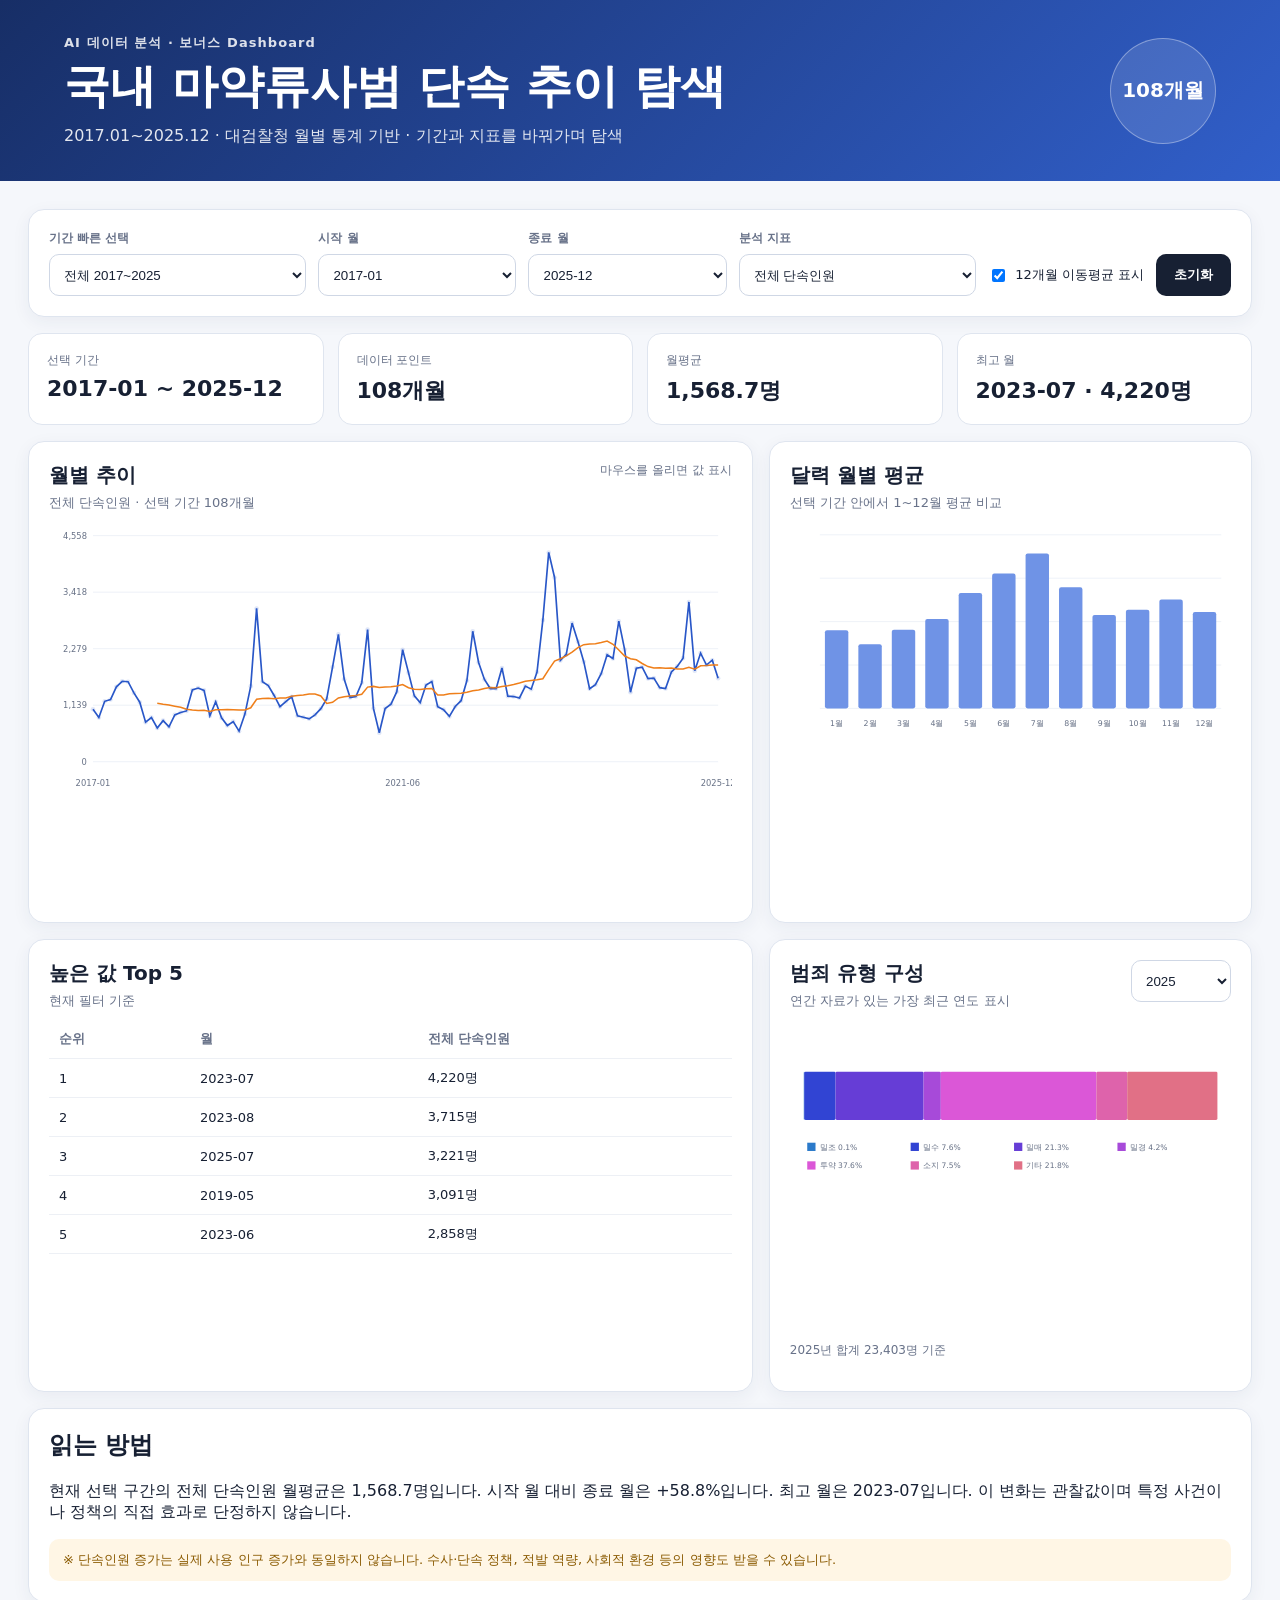
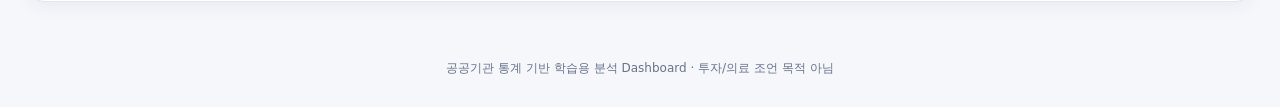
==== dashboard/index.html @ 71b2c0d4 "Initial commit: drug trend analysis project" ====
<!doctype html>
<html lang="ko">
<head>
  <meta charset="utf-8" />
  <meta name="viewport" content="width=device-width, initial-scale=1" />
  <title>마약류사범 데이터 탐색 Dashboard</title>
  <link rel="stylesheet" href="./style.css" />
</head>
<body>
  <header class="hero">
    <div>
      <p class="eyebrow">AI 데이터 분석 · 보너스 Dashboard</p>
      <h1>국내 마약류사범 단속 추이 탐색</h1>
      <p class="sub">2017.01~2025.12 · 대검찰청 월별 통계 기반 · 기간과 지표를 바꿔가며 탐색</p>
    </div>
    <div class="badge">108개월</div>
  </header>

  <main>
    <section class="panel controls">
      <div class="control">
        <label for="preset">기간 빠른 선택</label>
        <select id="preset">
          <option value="all">전체 2017~2025</option>
          <option value="pre">코로나 이전 2017~2019</option>
          <option value="covid">유행·제약 2020~2022</option>
          <option value="post">이후 2023~2025</option>
        </select>
      </div>
      <div class="control"><label for="start">시작 월</label><select id="start"></select></div>
      <div class="control"><label for="end">종료 월</label><select id="end"></select></div>
      <div class="control">
        <label for="series">분석 지표</label>
        <select id="series">
          <option value="total">전체 단속인원</option>
          <option value="psychotropics">향정신성의약품</option>
          <option value="cannabis">대마</option>
          <option value="narcotics">마약</option>
        </select>
      </div>
      <label class="check"><input id="maToggle" type="checkbox" checked /> 12개월 이동평균 표시</label>
      <button id="reset" type="button">초기화</button>
    </section>

    <section class="kpis">
      <article class="kpi"><span>선택 기간</span><strong id="kPeriod">-</strong></article>
      <article class="kpi"><span>데이터 포인트</span><strong id="kCount">-</strong></article>
      <article class="kpi"><span>월평균</span><strong id="kAvg">-</strong></article>
      <article class="kpi"><span>최고 월</span><strong id="kMax">-</strong></article>
    </section>

    <section class="grid2">
      <article class="panel chart-panel">
        <div class="section-head"><div><h2>월별 추이</h2><p id="seriesDesc"></p></div><span class="hint">마우스를 올리면 값 표시</span></div>
        <div id="lineChart" class="chart"></div>
      </article>
      <article class="panel chart-panel">
        <div class="section-head"><div><h2>달력 월별 평균</h2><p>선택 기간 안에서 1~12월 평균 비교</p></div></div>
        <div id="monthChart" class="chart compact"></div>
      </article>
    </section>

    <section class="grid2">
      <article class="panel">
        <div class="section-head"><div><h2>높은 값 Top 5</h2><p>현재 필터 기준</p></div></div>
        <div id="topTable"></div>
      </article>
      <article class="panel">
        <div class="section-head"><div><h2>범죄 유형 구성</h2><p>연간 자료가 있는 가장 최근 연도 표시</p></div><select id="offenseYear"></select></div>
        <div id="offenseChart" class="chart compact"></div>
        <p id="offenseNote" class="note"></p>
      </article>
    </section>

    <section class="panel interpretation">
      <h2>읽는 방법</h2>
      <p id="interpretation"></p>
      <p class="warning">※ 단속인원 증가는 실제 사용 인구 증가와 동일하지 않습니다. 수사·단속 정책, 적발 역량, 사회적 환경 등의 영향도 받을 수 있습니다.</p>
    </section>
  </main>

  <footer>공공기관 통계 기반 학습용 분석 Dashboard · 투자/의료 조언 목적 아님</footer>
  <div id="tooltip" class="tooltip" hidden></div>
  <script src="./data.js"></script>
  <script src="./script.js"></script>
</body>
</html>
---- dashboard/style.css ----
:root{--bg:#f5f7fb;--panel:#fff;--text:#172033;--muted:#687289;--line:#dfe5ef;--accent:#2957c8;--accent2:#6a8de3;--soft:#eef3ff;--warn:#8a5a00}*{box-sizing:border-box}body{margin:0;font-family:"Malgun Gothic","Apple SD Gothic Neo",system-ui,sans-serif;background:var(--bg);color:var(--text)}.hero{display:flex;justify-content:space-between;align-items:center;padding:34px max(5vw,28px);background:linear-gradient(135deg,#172e66,#315fca);color:#fff}.hero h1{margin:4px 0 8px;font-size:clamp(28px,4vw,46px)}.eyebrow{margin:0;font-size:13px;letter-spacing:.08em;font-weight:700;opacity:.85}.sub{margin:0;opacity:.88}.badge{min-width:106px;height:106px;border-radius:50%;display:grid;place-items:center;border:1px solid rgba(255,255,255,.35);background:rgba(255,255,255,.12);font-weight:800;font-size:20px}main{max-width:1500px;margin:0 auto;padding:28px}.panel{background:var(--panel);border:1px solid var(--line);border-radius:16px;padding:20px;box-shadow:0 5px 18px rgba(35,50,83,.06)}.controls{display:grid;grid-template-columns:1.3fr 1fr 1fr 1.2fr auto auto;gap:12px;align-items:end}.control label{display:block;font-size:12px;font-weight:700;color:var(--muted);margin:0 0 7px}select,button{width:100%;height:42px;border:1px solid #cfd7e5;border-radius:10px;background:#fff;padding:0 10px;color:var(--text)}button{width:auto;background:var(--text);color:#fff;border:0;padding:0 18px;font-weight:700;cursor:pointer}.check{height:42px;display:flex;align-items:center;gap:7px;white-space:nowrap;font-size:13px}.kpis{display:grid;grid-template-columns:repeat(4,1fr);gap:14px;margin:16px 0}.kpi{background:#fff;border:1px solid var(--line);border-radius:14px;padding:18px}.kpi span{display:block;color:var(--muted);font-size:12px;margin-bottom:7px}.kpi strong{font-size:22px}.grid2{display:grid;grid-template-columns:1.5fr 1fr;gap:16px;margin-bottom:16px}.section-head{display:flex;justify-content:space-between;gap:12px;align-items:start;margin-bottom:10px}.section-head h2{margin:0;font-size:20px}.section-head p{margin:5px 0 0;color:var(--muted);font-size:13px}.section-head select{width:auto;min-width:100px}.hint{font-size:12px;color:var(--muted)}.chart{min-height:380px;position:relative}.chart.compact{min-height:310px}.chart svg{display:block;width:100%;height:100%}.axis{stroke:#aeb9c9;stroke-width:1}.grid{stroke:#e8edf5;stroke-width:1}.line-main{fill:none;stroke:#2957c8;stroke-width:2.2}.line-ma{fill:none;stroke:#ef7f1a;stroke-width:2}.dot{fill:#2957c8}.bar{fill:#6f93e6}.bar:hover,.segment:hover{opacity:.8}.label{font-size:11px;fill:#667085}.value-label{font-size:10px;fill:#3d4657}.table{width:100%;border-collapse:collapse}.table th,.table td{text-align:left;padding:10px;border-bottom:1px solid #edf0f5;font-size:13px}.table th{color:var(--muted)}.note{font-size:12px;color:var(--muted)}.interpretation{margin-top:16px}.interpretation h2{margin-top:0}.warning{margin:12px 0 0;padding:12px 14px;border-radius:10px;background:#fff6e5;color:var(--warn);font-size:13px}footer{text-align:center;padding:30px;color:var(--muted);font-size:12px}.tooltip{position:fixed;z-index:20;background:#101827;color:#fff;padding:7px 9px;border-radius:8px;font-size:12px;pointer-events:none;box-shadow:0 6px 18px rgba(0,0,0,.2)}@media(max-width:1000px){.controls{grid-template-columns:repeat(2,1fr)}.kpis{grid-template-columns:repeat(2,1fr)}.grid2{grid-template-columns:1fr}.badge{display:none}}@media(max-width:560px){main{padding:16px}.controls{grid-template-columns:1fr}.kpis{grid-template-columns:1fr}.hero{padding:28px 18px}.check{height:auto}.chart{min-height:300px}}
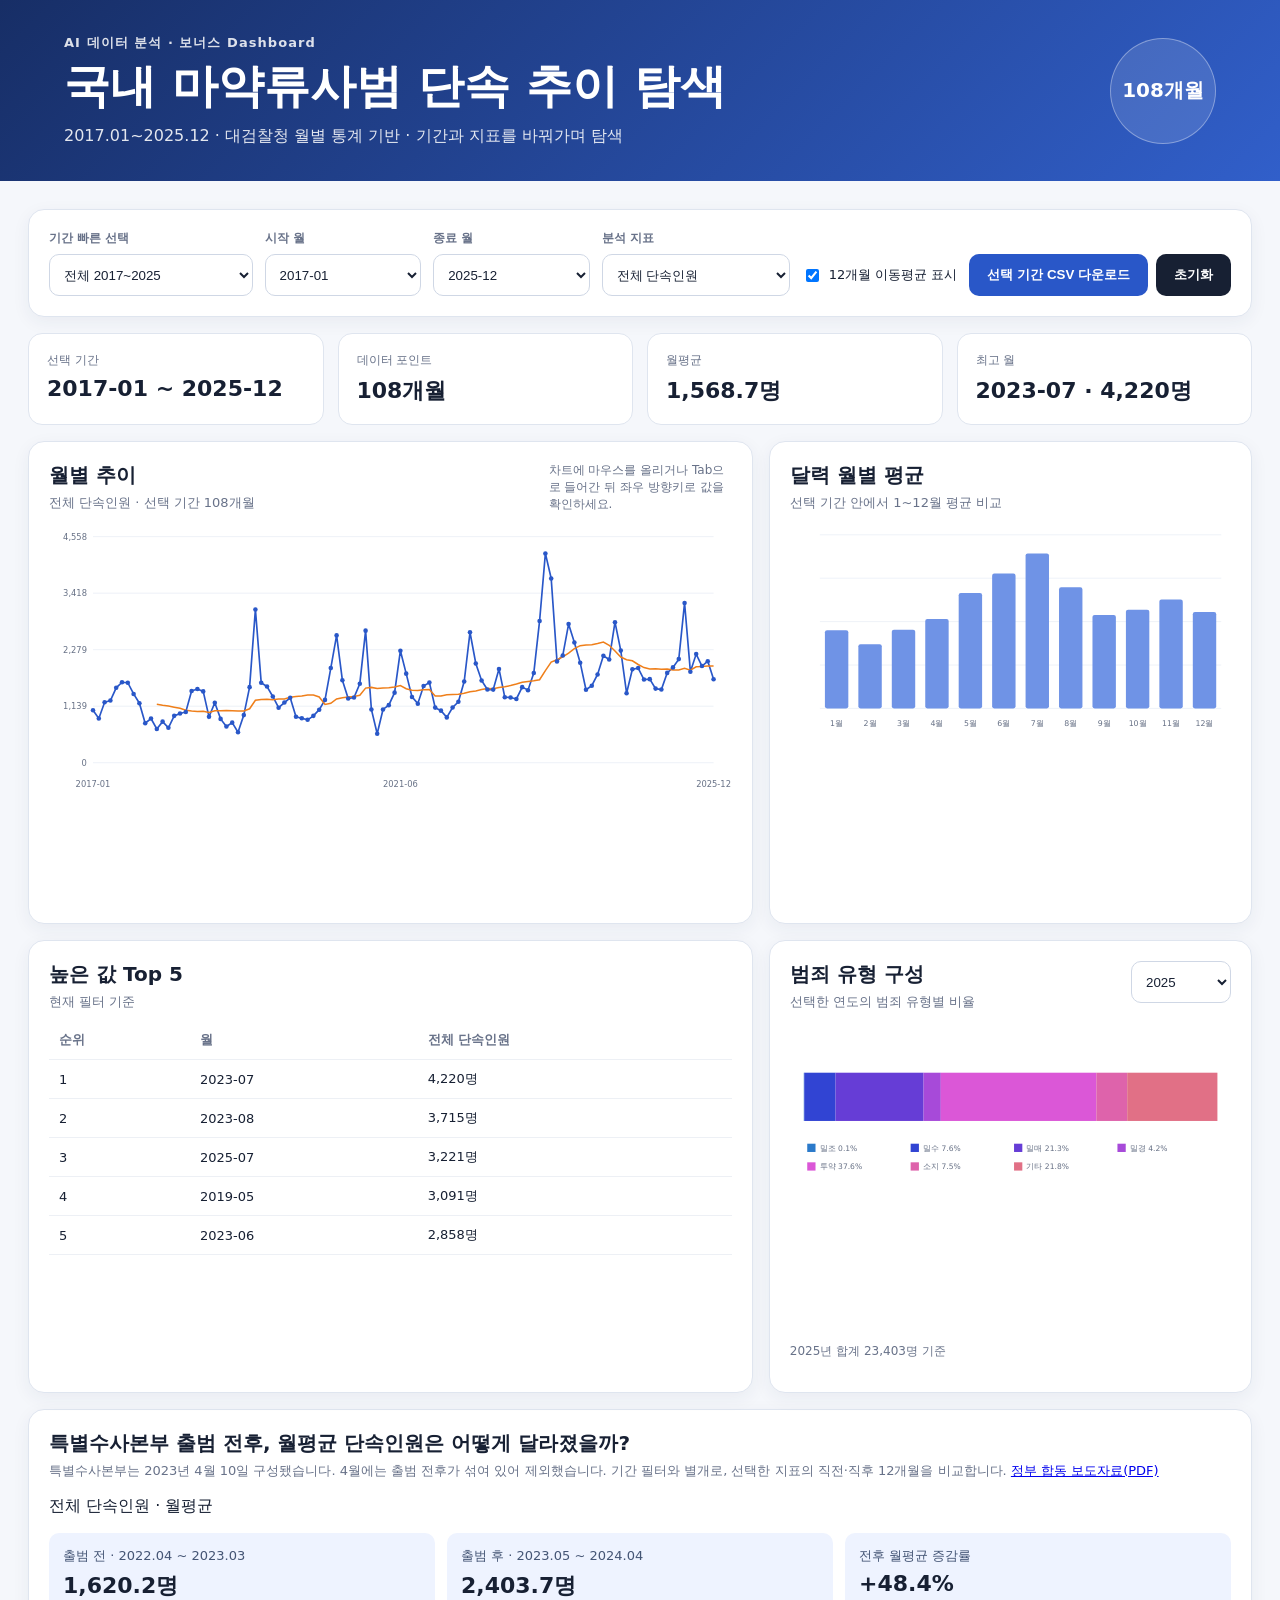
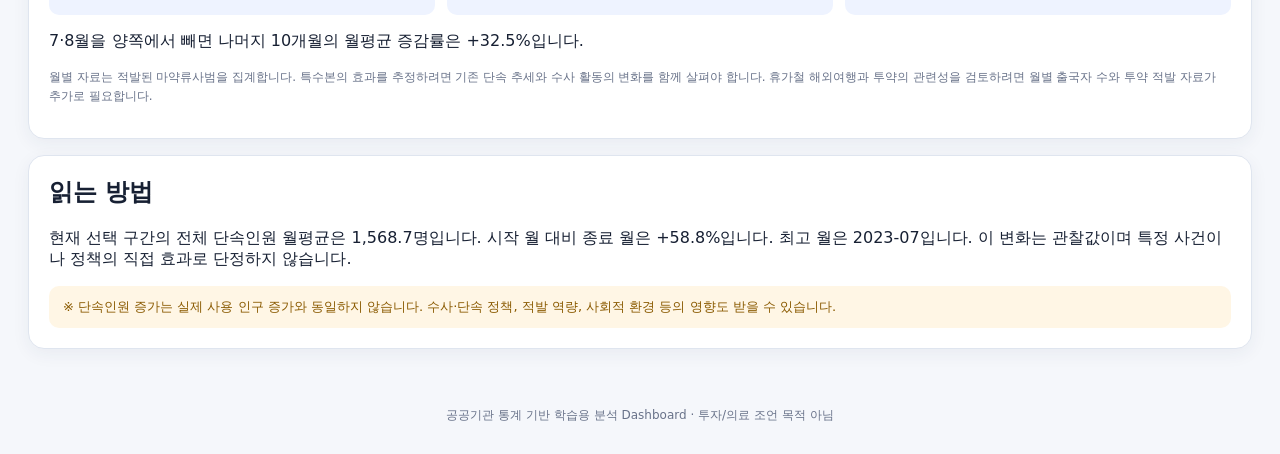
==== commit e0a22f3c: "Improve validation dashboard and project documentation" ====
--- a/dashboard/index.html
+++ b/dashboard/index.html
@@ -16,7 +16,9 @@
     <div class="badge">108개월</div>
   </header>
 
-  <main>
+  <p id="loadError" class="load-error" role="alert" hidden>통계 데이터를 불러올 수 없습니다. data.js 파일을 확인한 후 페이지를 새로 고쳐 주세요.</p>
+  <noscript><p class="load-error">대시보드를 사용하려면 브라우저에서 JavaScript를 켜 주세요.</p></noscript>
+  <main id="dashboardContent">
     <section class="panel controls">
       <div class="control">
         <label for="preset">기간 빠른 선택</label>
@@ -25,6 +27,7 @@
           <option value="pre">코로나 이전 2017~2019</option>
           <option value="covid">유행·제약 2020~2022</option>
           <option value="post">이후 2023~2025</option>
+          <option value="custom" disabled>직접 선택한 기간</option>
         </select>
       </div>
       <div class="control"><label for="start">시작 월</label><select id="start"></select></div>
@@ -39,7 +42,10 @@
         </select>
       </div>
       <label class="check"><input id="maToggle" type="checkbox" checked /> 12개월 이동평균 표시</label>
-      <button id="reset" type="button">초기화</button>
+      <div class="actions">
+        <button id="downloadCsv" type="button">선택 기간 CSV 다운로드</button>
+        <button id="reset" type="button">초기화</button>
+      </div>
     </section>
 
     <section class="kpis">
@@ -51,7 +57,7 @@
 
     <section class="grid2">
       <article class="panel chart-panel">
-        <div class="section-head"><div><h2>월별 추이</h2><p id="seriesDesc"></p></div><span class="hint">마우스를 올리면 값 표시</span></div>
+        <div class="section-head"><div><h2>월별 추이</h2><p id="seriesDesc"></p></div><span class="hint" id="chartHelp">차트에 마우스를 올리거나 Tab으로 들어간 뒤 좌우 방향키로 값을 확인하세요.</span></div>
         <div id="lineChart" class="chart"></div>
       </article>
       <article class="panel chart-panel">
@@ -66,10 +72,25 @@
         <div id="topTable"></div>
       </article>
       <article class="panel">
-        <div class="section-head"><div><h2>범죄 유형 구성</h2><p>연간 자료가 있는 가장 최근 연도 표시</p></div><select id="offenseYear"></select></div>
+        <div class="section-head"><div><h2>범죄 유형 구성</h2><p>선택한 연도의 범죄 유형별 비율</p></div><select id="offenseYear" aria-label="범죄 유형 통계 연도"></select></div>
         <div id="offenseChart" class="chart compact"></div>
         <p id="offenseNote" class="note"></p>
       </article>
+    </section>
+
+    <section class="panel comparison" aria-labelledby="comparisonHeading">
+      <div class="section-head">
+        <div><h2 id="comparisonHeading">특별수사본부 출범 전후, 월평균 단속인원은 어떻게 달라졌을까?</h2>
+        <p>특별수사본부는 2023년 4월 10일 구성됐습니다. 4월에는 출범 전후가 섞여 있어 제외했습니다. 기간 필터와 별개로, 선택한 지표의 직전·직후 12개월을 비교합니다. <a href="https://www.spo.go.kr/common/board/Download.do?bcIdx=1036561&amp;cbIdx=1403&amp;streFileNm=863a3bdd-3757-4032-8c2a-06c96091c9a9.pdf">정부 합동 보도자료(PDF)</a></p></div>
+      </div>
+      <p id="comparisonMetric"></p>
+      <dl class="comparison-values" id="comparisonValues">
+        <div><dt>출범 전 · 2022.04 ~ 2023.03</dt><dd id="beforeMean"></dd></div>
+        <div><dt>출범 후 · 2023.05 ~ 2024.04</dt><dd id="afterMean"></dd></div>
+        <div><dt>전후 월평균 증감률</dt><dd id="changeRate"></dd></div>
+      </dl>
+      <p id="summerComparison"></p>
+      <p class="note">월별 자료는 적발된 마약류사범을 집계합니다. 특수본의 효과를 추정하려면 기존 단속 추세와 수사 활동의 변화를 함께 살펴야 합니다. 휴가철 해외여행과 투약의 관련성을 검토하려면 월별 출국자 수와 투약 적발 자료가 추가로 필요합니다.</p>
     </section>
 
     <section class="panel interpretation">
@@ -80,8 +101,10 @@
   </main>
 
   <footer>공공기관 통계 기반 학습용 분석 Dashboard · 투자/의료 조언 목적 아님</footer>
-  <div id="tooltip" class="tooltip" hidden></div>
+  <div id="tooltip" class="tooltip" role="tooltip" hidden></div>
   <script src="./data.js"></script>
+  <script src="./core.js"></script>
+  <script src="./comparison.js"></script>
   <script src="./script.js"></script>
 </body>
-</html>+</html>
--- a/dashboard/style.css
+++ b/dashboard/style.css
@@ -1 +1,49 @@
-:root{--bg:#f5f7fb;--panel:#fff;--text:#172033;--muted:#687289;--line:#dfe5ef;--accent:#2957c8;--accent2:#6a8de3;--soft:#eef3ff;--warn:#8a5a00}*{box-sizing:border-box}body{margin:0;font-family:"Malgun Gothic","Apple SD Gothic Neo",system-ui,sans-serif;background:var(--bg);color:var(--text)}.hero{display:flex;justify-content:space-between;align-items:center;padding:34px max(5vw,28px);background:linear-gradient(135deg,#172e66,#315fca);color:#fff}.hero h1{margin:4px 0 8px;font-size:clamp(28px,4vw,46px)}.eyebrow{margin:0;font-size:13px;letter-spacing:.08em;font-weight:700;opacity:.85}.sub{margin:0;opacity:.88}.badge{min-width:106px;height:106px;border-radius:50%;display:grid;place-items:center;border:1px solid rgba(255,255,255,.35);background:rgba(255,255,255,.12);font-weight:800;font-size:20px}main{max-width:1500px;margin:0 auto;padding:28px}.panel{background:var(--panel);border:1px solid var(--line);border-radius:16px;padding:20px;box-shadow:0 5px 18px rgba(35,50,83,.06)}.controls{display:grid;grid-template-columns:1.3fr 1fr 1fr 1.2fr auto auto;gap:12px;align-items:end}.control label{display:block;font-size:12px;font-weight:700;color:var(--muted);margin:0 0 7px}select,button{width:100%;height:42px;border:1px solid #cfd7e5;border-radius:10px;background:#fff;padding:0 10px;color:var(--text)}button{width:auto;background:var(--text);color:#fff;border:0;padding:0 18px;font-weight:700;cursor:pointer}.check{height:42px;display:flex;align-items:center;gap:7px;white-space:nowrap;font-size:13px}.kpis{display:grid;grid-template-columns:repeat(4,1fr);gap:14px;margin:16px 0}.kpi{background:#fff;border:1px solid var(--line);border-radius:14px;padding:18px}.kpi span{display:block;color:var(--muted);font-size:12px;margin-bottom:7px}.kpi strong{font-size:22px}.grid2{display:grid;grid-template-columns:1.5fr 1fr;gap:16px;margin-bottom:16px}.section-head{display:flex;justify-content:space-between;gap:12px;align-items:start;margin-bottom:10px}.section-head h2{margin:0;font-size:20px}.section-head p{margin:5px 0 0;color:var(--muted);font-size:13px}.section-head select{width:auto;min-width:100px}.hint{font-size:12px;color:var(--muted)}.chart{min-height:380px;position:relative}.chart.compact{min-height:310px}.chart svg{display:block;width:100%;height:100%}.axis{stroke:#aeb9c9;stroke-width:1}.grid{stroke:#e8edf5;stroke-width:1}.line-main{fill:none;stroke:#2957c8;stroke-width:2.2}.line-ma{fill:none;stroke:#ef7f1a;stroke-width:2}.dot{fill:#2957c8}.bar{fill:#6f93e6}.bar:hover,.segment:hover{opacity:.8}.label{font-size:11px;fill:#667085}.value-label{font-size:10px;fill:#3d4657}.table{width:100%;border-collapse:collapse}.table th,.table td{text-align:left;padding:10px;border-bottom:1px solid #edf0f5;font-size:13px}.table th{color:var(--muted)}.note{font-size:12px;color:var(--muted)}.interpretation{margin-top:16px}.interpretation h2{margin-top:0}.warning{margin:12px 0 0;padding:12px 14px;border-radius:10px;background:#fff6e5;color:var(--warn);font-size:13px}footer{text-align:center;padding:30px;color:var(--muted);font-size:12px}.tooltip{position:fixed;z-index:20;background:#101827;color:#fff;padding:7px 9px;border-radius:8px;font-size:12px;pointer-events:none;box-shadow:0 6px 18px rgba(0,0,0,.2)}@media(max-width:1000px){.controls{grid-template-columns:repeat(2,1fr)}.kpis{grid-template-columns:repeat(2,1fr)}.grid2{grid-template-columns:1fr}.badge{display:none}}@media(max-width:560px){main{padding:16px}.controls{grid-template-columns:1fr}.kpis{grid-template-columns:1fr}.hero{padding:28px 18px}.check{height:auto}.chart{min-height:300px}}+:root{--bg:#f5f7fb;--panel:#fff;--text:#172033;--muted:#687289;--line:#dfe5ef;--accent:#2957c8;--accent2:#6a8de3;--soft:#eef3ff;--warn:#8a5a00}*{box-sizing:border-box}body{margin:0;font-family:"Malgun Gothic","Apple SD Gothic Neo",system-ui,sans-serif;background:var(--bg);color:var(--text)}.hero{display:flex;justify-content:space-between;align-items:center;padding:34px max(5vw,28px);background:linear-gradient(135deg,#172e66,#315fca);color:#fff}.hero h1{margin:4px 0 8px;font-size:clamp(28px,4vw,46px)}.eyebrow{margin:0;font-size:13px;letter-spacing:.08em;font-weight:700;opacity:.85}.sub{margin:0;opacity:.88}.badge{min-width:106px;height:106px;border-radius:50%;display:grid;place-items:center;border:1px solid rgba(255,255,255,.35);background:rgba(255,255,255,.12);font-weight:800;font-size:20px}main{max-width:1500px;margin:0 auto;padding:28px}.panel{background:var(--panel);border:1px solid var(--line);border-radius:16px;padding:20px;box-shadow:0 5px 18px rgba(35,50,83,.06)}.controls{display:grid;grid-template-columns:1.3fr 1fr 1fr 1.2fr auto auto;gap:12px;align-items:end}.control label{display:block;font-size:12px;font-weight:700;color:var(--muted);margin:0 0 7px}select,button{width:100%;height:42px;border:1px solid #cfd7e5;border-radius:10px;background:#fff;padding:0 10px;color:var(--text)}button{width:auto;background:var(--text);color:#fff;border:0;padding:0 18px;font-weight:700;cursor:pointer}.check{height:42px;display:flex;align-items:center;gap:7px;white-space:nowrap;font-size:13px}.kpis{display:grid;grid-template-columns:repeat(4,1fr);gap:14px;margin:16px 0}.kpi{background:#fff;border:1px solid var(--line);border-radius:14px;padding:18px}.kpi span{display:block;color:var(--muted);font-size:12px;margin-bottom:7px}.kpi strong{font-size:22px}.grid2{display:grid;grid-template-columns:1.5fr 1fr;gap:16px;margin-bottom:16px}.section-head{display:flex;justify-content:space-between;gap:12px;align-items:start;margin-bottom:10px}.section-head h2{margin:0;font-size:20px}.section-head p{margin:5px 0 0;color:var(--muted);font-size:13px}.section-head select{width:auto;min-width:100px}.hint{font-size:12px;color:var(--muted)}.chart{min-height:380px;position:relative}.chart.compact{min-height:310px}.chart svg{display:block;width:100%;height:100%}.axis{stroke:#aeb9c9;stroke-width:1}.grid{stroke:#e8edf5;stroke-width:1}.line-main{fill:none;stroke:#2957c8;stroke-width:2.2}.line-ma{fill:none;stroke:#ef7f1a;stroke-width:2}.dot{fill:#2957c8}.bar{fill:#6f93e6}.bar:hover,.segment:hover{opacity:.8}.label{font-size:11px;fill:#667085}.value-label{font-size:10px;fill:#3d4657}.table{width:100%;border-collapse:collapse}.table th,.table td{text-align:left;padding:10px;border-bottom:1px solid #edf0f5;font-size:13px}.table th{color:var(--muted)}.note{font-size:12px;color:var(--muted)}.interpretation{margin-top:16px}.interpretation h2{margin-top:0}.warning{margin:12px 0 0;padding:12px 14px;border-radius:10px;background:#fff6e5;color:var(--warn);font-size:13px}footer{text-align:center;padding:30px;color:var(--muted);font-size:12px}.tooltip{position:fixed;z-index:20;background:#101827;color:#fff;padding:7px 9px;border-radius:8px;font-size:12px;pointer-events:none;box-shadow:0 6px 18px rgba(0,0,0,.2)}@media(max-width:1000px){.controls{grid-template-columns:repeat(2,1fr)}.kpis{grid-template-columns:repeat(2,1fr)}.grid2{grid-template-columns:1fr}.badge{display:none}}@media(max-width:560px){main{padding:16px}.controls{grid-template-columns:1fr}.kpis{grid-template-columns:1fr}.hero{padding:28px 18px}.check{height:auto}.chart{min-height:300px}}
+/* Allow the chart to scroll within its panel on narrow screens. */
+.grid2 > .panel, .control { min-width: 0; }
+.comparison-values {
+  display: grid;
+  grid-template-columns: repeat(auto-fit, minmax(min(100%, 13rem), 1fr));
+  gap: 12px;
+  margin: 12px 0;
+}
+.comparison-values[hidden] { display: none; }
+.comparison-values div { padding: 14px; background: var(--soft); border-radius: 10px; }
+.comparison-values dt { color: #445575; font-size: 13px; }
+.comparison-values dd { margin: 6px 0 0; font-weight: 700; font-size: 22px; }
+.comparison .note { line-height: 1.6; }
+.chart { overflow-x: auto; }
+.actions { display: flex; align-items: center; gap: 8px; }
+.actions button { white-space: nowrap; }
+#downloadCsv { background: var(--accent); }
+.hint { max-width: 24ch; }
+.load-error {
+  max-width: 64ch;
+  margin: 24px auto;
+  padding: 16px;
+  border: 1px solid #d9b777;
+  border-radius: 10px;
+  background: #fff6e5;
+  color: #674000;
+}
+select:focus-visible, button:focus-visible, input:focus-visible, .chart:focus-visible {
+  outline: 3px solid var(--accent);
+  outline-offset: 2px;
+}
+.chart [data-tip]:focus-visible {
+  opacity: 1;
+  stroke: #172033;
+  stroke-width: 3px;
+}
+@media (max-width: 1150px) {
+  .controls { grid-template-columns: repeat(2, minmax(0, 1fr)); }
+}
+@media (max-width: 560px) {
+  .controls { grid-template-columns: minmax(0, 1fr); }
+  .actions { flex-wrap: wrap; }
+  .section-head { flex-wrap: wrap; }
+  .hint { max-width: none; }
+  .chart, .chart.compact { min-height: 0; }
+  .chart svg { min-width: 760px; height: auto; }
+  .chart.compact svg { min-width: 540px; }
+}
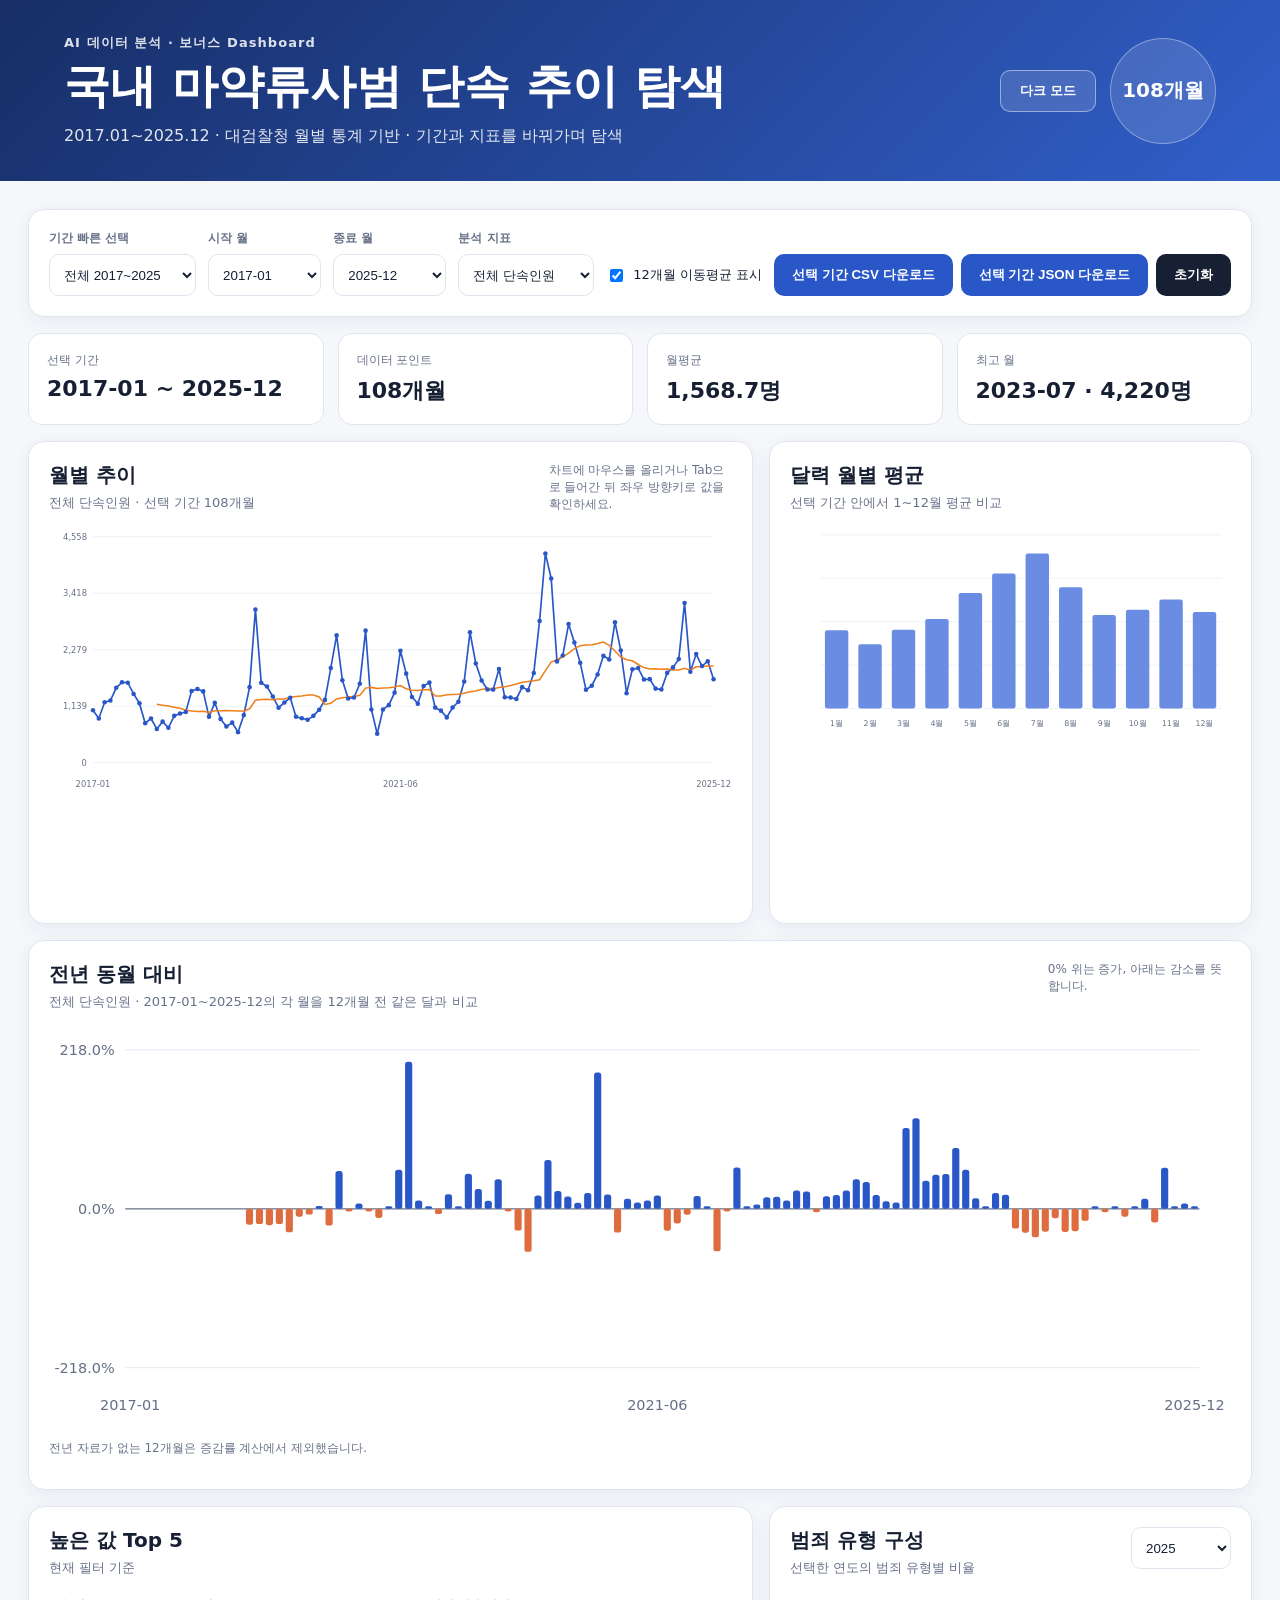
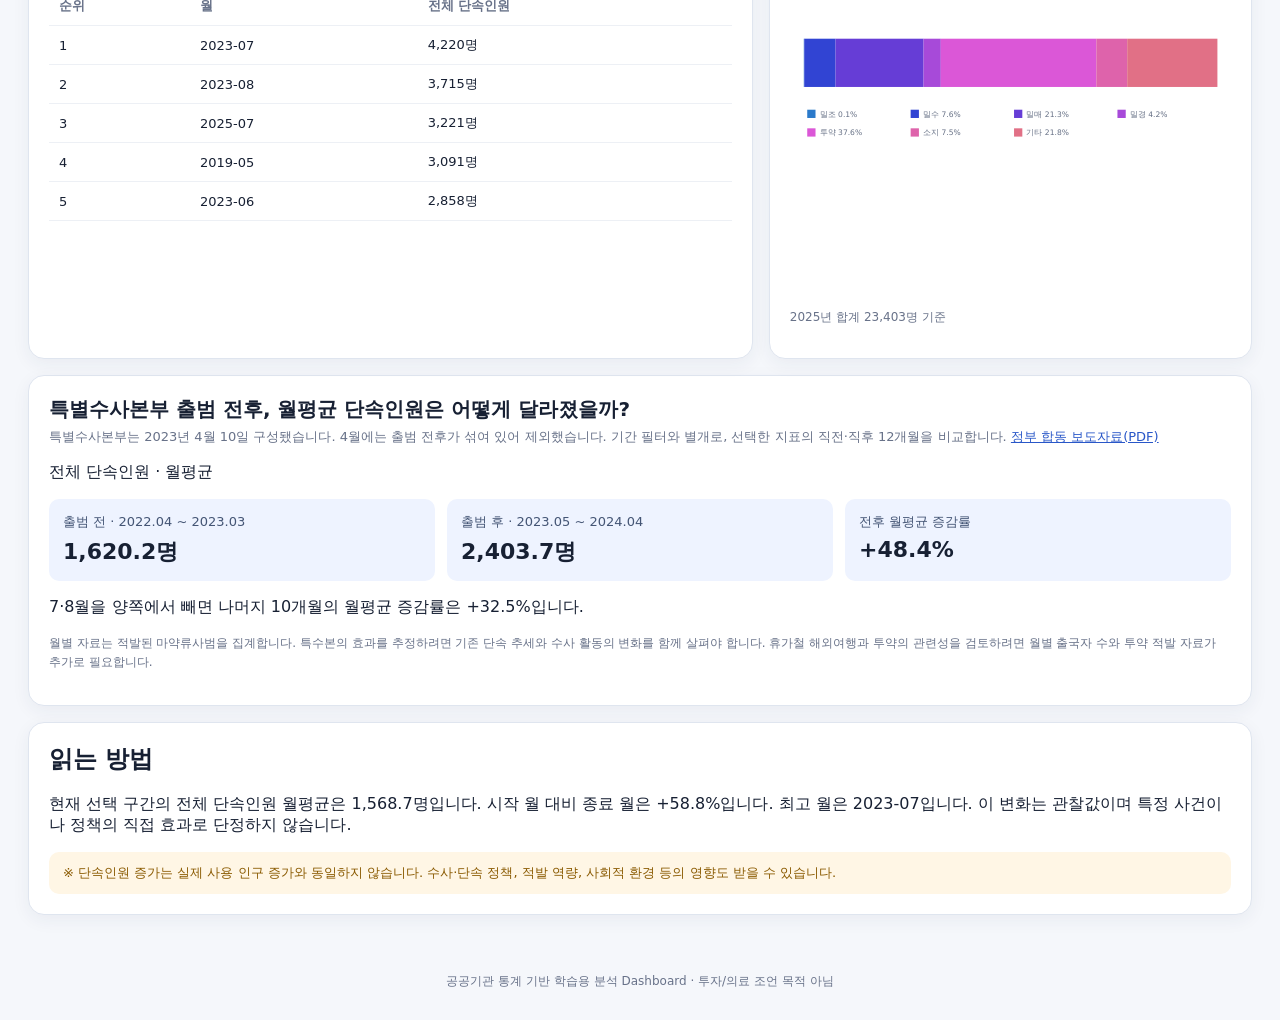
==== commit dd6139df: "Add adaptive dashboard features and data updater" ====
--- a/dashboard/index.html
+++ b/dashboard/index.html
@@ -4,6 +4,19 @@
   <meta charset="utf-8" />
   <meta name="viewport" content="width=device-width, initial-scale=1" />
   <title>마약류사범 데이터 탐색 Dashboard</title>
+  <script>
+    (() => {
+      try {
+        const saved = localStorage.getItem('drug-trend-theme');
+        const theme = saved === 'dark' || saved === 'light'
+          ? saved
+          : (matchMedia('(prefers-color-scheme: dark)').matches ? 'dark' : 'light');
+        document.documentElement.dataset.theme = theme;
+      } catch (_) {
+        document.documentElement.dataset.theme = 'light';
+      }
+    })();
+  </script>
   <link rel="stylesheet" href="./style.css" />
 </head>
 <body>
@@ -11,9 +24,12 @@
     <div>
       <p class="eyebrow">AI 데이터 분석 · 보너스 Dashboard</p>
       <h1>국내 마약류사범 단속 추이 탐색</h1>
-      <p class="sub">2017.01~2025.12 · 대검찰청 월별 통계 기반 · 기간과 지표를 바꿔가며 탐색</p>
+      <p id="dataCoverage" class="sub">데이터 범위를 확인하는 중입니다. · 대검찰청 월별 통계 기반</p>
     </div>
-    <div class="badge">108개월</div>
+    <div class="hero-tools">
+      <button id="themeToggle" class="theme-toggle" type="button" aria-pressed="false">다크 모드</button>
+      <div id="recordBadge" class="badge" title="월별 데이터 건수">-개월</div>
+    </div>
   </header>
 
   <p id="loadError" class="load-error" role="alert" hidden>통계 데이터를 불러올 수 없습니다. data.js 파일을 확인한 후 페이지를 새로 고쳐 주세요.</p>
@@ -23,10 +39,10 @@
       <div class="control">
         <label for="preset">기간 빠른 선택</label>
         <select id="preset">
-          <option value="all">전체 2017~2025</option>
+          <option value="all">전체</option>
           <option value="pre">코로나 이전 2017~2019</option>
           <option value="covid">유행·제약 2020~2022</option>
-          <option value="post">이후 2023~2025</option>
+          <option value="post">이후</option>
           <option value="custom" disabled>직접 선택한 기간</option>
         </select>
       </div>
@@ -44,6 +60,7 @@
       <label class="check"><input id="maToggle" type="checkbox" checked /> 12개월 이동평균 표시</label>
       <div class="actions">
         <button id="downloadCsv" type="button">선택 기간 CSV 다운로드</button>
+        <button id="downloadJson" type="button">선택 기간 JSON 다운로드</button>
         <button id="reset" type="button">초기화</button>
       </div>
     </section>
@@ -64,6 +81,18 @@
         <div class="section-head"><div><h2>달력 월별 평균</h2><p>선택 기간 안에서 1~12월 평균 비교</p></div></div>
         <div id="monthChart" class="chart compact"></div>
       </article>
+    </section>
+
+    <section class="panel chart-panel yoy-panel" aria-labelledby="yoyHeading">
+      <div class="section-head">
+        <div>
+          <h2 id="yoyHeading">전년 동월 대비</h2>
+          <p id="yoyDesc">각 월을 12개월 전 같은 달과 비교</p>
+        </div>
+        <span class="hint">0% 위는 증가, 아래는 감소를 뜻합니다.</span>
+      </div>
+      <div id="yoyChart" class="chart compact"></div>
+      <p id="yoyNote" class="note" aria-live="polite"></p>
     </section>
 
     <section class="grid2">
--- a/dashboard/style.css
+++ b/dashboard/style.css
@@ -1,4 +1,4 @@
-:root{--bg:#f5f7fb;--panel:#fff;--text:#172033;--muted:#687289;--line:#dfe5ef;--accent:#2957c8;--accent2:#6a8de3;--soft:#eef3ff;--warn:#8a5a00}*{box-sizing:border-box}body{margin:0;font-family:"Malgun Gothic","Apple SD Gothic Neo",system-ui,sans-serif;background:var(--bg);color:var(--text)}.hero{display:flex;justify-content:space-between;align-items:center;padding:34px max(5vw,28px);background:linear-gradient(135deg,#172e66,#315fca);color:#fff}.hero h1{margin:4px 0 8px;font-size:clamp(28px,4vw,46px)}.eyebrow{margin:0;font-size:13px;letter-spacing:.08em;font-weight:700;opacity:.85}.sub{margin:0;opacity:.88}.badge{min-width:106px;height:106px;border-radius:50%;display:grid;place-items:center;border:1px solid rgba(255,255,255,.35);background:rgba(255,255,255,.12);font-weight:800;font-size:20px}main{max-width:1500px;margin:0 auto;padding:28px}.panel{background:var(--panel);border:1px solid var(--line);border-radius:16px;padding:20px;box-shadow:0 5px 18px rgba(35,50,83,.06)}.controls{display:grid;grid-template-columns:1.3fr 1fr 1fr 1.2fr auto auto;gap:12px;align-items:end}.control label{display:block;font-size:12px;font-weight:700;color:var(--muted);margin:0 0 7px}select,button{width:100%;height:42px;border:1px solid #cfd7e5;border-radius:10px;background:#fff;padding:0 10px;color:var(--text)}button{width:auto;background:var(--text);color:#fff;border:0;padding:0 18px;font-weight:700;cursor:pointer}.check{height:42px;display:flex;align-items:center;gap:7px;white-space:nowrap;font-size:13px}.kpis{display:grid;grid-template-columns:repeat(4,1fr);gap:14px;margin:16px 0}.kpi{background:#fff;border:1px solid var(--line);border-radius:14px;padding:18px}.kpi span{display:block;color:var(--muted);font-size:12px;margin-bottom:7px}.kpi strong{font-size:22px}.grid2{display:grid;grid-template-columns:1.5fr 1fr;gap:16px;margin-bottom:16px}.section-head{display:flex;justify-content:space-between;gap:12px;align-items:start;margin-bottom:10px}.section-head h2{margin:0;font-size:20px}.section-head p{margin:5px 0 0;color:var(--muted);font-size:13px}.section-head select{width:auto;min-width:100px}.hint{font-size:12px;color:var(--muted)}.chart{min-height:380px;position:relative}.chart.compact{min-height:310px}.chart svg{display:block;width:100%;height:100%}.axis{stroke:#aeb9c9;stroke-width:1}.grid{stroke:#e8edf5;stroke-width:1}.line-main{fill:none;stroke:#2957c8;stroke-width:2.2}.line-ma{fill:none;stroke:#ef7f1a;stroke-width:2}.dot{fill:#2957c8}.bar{fill:#6f93e6}.bar:hover,.segment:hover{opacity:.8}.label{font-size:11px;fill:#667085}.value-label{font-size:10px;fill:#3d4657}.table{width:100%;border-collapse:collapse}.table th,.table td{text-align:left;padding:10px;border-bottom:1px solid #edf0f5;font-size:13px}.table th{color:var(--muted)}.note{font-size:12px;color:var(--muted)}.interpretation{margin-top:16px}.interpretation h2{margin-top:0}.warning{margin:12px 0 0;padding:12px 14px;border-radius:10px;background:#fff6e5;color:var(--warn);font-size:13px}footer{text-align:center;padding:30px;color:var(--muted);font-size:12px}.tooltip{position:fixed;z-index:20;background:#101827;color:#fff;padding:7px 9px;border-radius:8px;font-size:12px;pointer-events:none;box-shadow:0 6px 18px rgba(0,0,0,.2)}@media(max-width:1000px){.controls{grid-template-columns:repeat(2,1fr)}.kpis{grid-template-columns:repeat(2,1fr)}.grid2{grid-template-columns:1fr}.badge{display:none}}@media(max-width:560px){main{padding:16px}.controls{grid-template-columns:1fr}.kpis{grid-template-columns:1fr}.hero{padding:28px 18px}.check{height:auto}.chart{min-height:300px}}
+:root{color-scheme:light;--bg:#f5f7fb;--panel:#fff;--text:#172033;--muted:#687289;--line:#dfe5ef;--accent:#2957c8;--accent2:#6a8de3;--soft:#eef3ff;--warn:#8a5a00;--control:#fff;--gridline:#e8edf5;--label:#667085;--tableline:#edf0f5;--warningbg:#fff6e5;--tooltipbg:#101827;--tooltiptext:#fff}*{box-sizing:border-box}body{margin:0;font-family:"Malgun Gothic","Apple SD Gothic Neo",system-ui,sans-serif;background:var(--bg);color:var(--text)}.hero{display:flex;justify-content:space-between;align-items:center;padding:34px max(5vw,28px);background:linear-gradient(135deg,#172e66,#315fca);color:#fff}.hero h1{margin:4px 0 8px;font-size:clamp(28px,4vw,46px)}.eyebrow{margin:0;font-size:13px;letter-spacing:.08em;font-weight:700;opacity:.85}.sub{margin:0;opacity:.88}.hero-tools{display:flex;align-items:center;gap:14px}.theme-toggle{border:1px solid rgba(255,255,255,.45);background:rgba(255,255,255,.13);color:#fff}.badge{min-width:106px;height:106px;border-radius:50%;display:grid;place-items:center;border:1px solid rgba(255,255,255,.35);background:rgba(255,255,255,.12);font-weight:800;font-size:20px}main{max-width:1500px;margin:0 auto;padding:28px}.panel{background:var(--panel);border:1px solid var(--line);border-radius:16px;padding:20px;box-shadow:0 5px 18px rgba(35,50,83,.06)}.controls{display:grid;grid-template-columns:1.3fr 1fr 1fr 1.2fr auto auto;gap:12px;align-items:end}.control label{display:block;font-size:12px;font-weight:700;color:var(--muted);margin:0 0 7px}select,button{width:100%;height:42px;border:1px solid var(--line);border-radius:10px;background:var(--control);padding:0 10px;color:var(--text)}button{width:auto;background:var(--text);color:var(--control);border:0;padding:0 18px;font-weight:700;cursor:pointer}.check{height:42px;display:flex;align-items:center;gap:7px;white-space:nowrap;font-size:13px}.kpis{display:grid;grid-template-columns:repeat(4,1fr);gap:14px;margin:16px 0}.kpi{background:var(--panel);border:1px solid var(--line);border-radius:14px;padding:18px}.kpi span{display:block;color:var(--muted);font-size:12px;margin-bottom:7px}.kpi strong{font-size:22px}.grid2{display:grid;grid-template-columns:1.5fr 1fr;gap:16px;margin-bottom:16px}.section-head{display:flex;justify-content:space-between;gap:12px;align-items:start;margin-bottom:10px}.section-head h2{margin:0;font-size:20px}.section-head p{margin:5px 0 0;color:var(--muted);font-size:13px}.section-head select{width:auto;min-width:100px}.hint{font-size:12px;color:var(--muted)}.chart{min-height:380px;position:relative}.chart.compact{min-height:310px}.chart svg{display:block;width:100%;height:100%}.axis{stroke:var(--label);stroke-width:1}.grid{stroke:var(--gridline);stroke-width:1}.line-main{fill:none;stroke:var(--accent);stroke-width:2.2}.line-ma{fill:none;stroke:#ef7f1a;stroke-width:2}.dot{fill:var(--accent)}.bar{fill:var(--accent2)}.bar:hover,.segment:hover{opacity:.8}.label{font-size:11px;fill:var(--label)}.value-label{font-size:10px;fill:var(--text)}.table{width:100%;border-collapse:collapse}.table th,.table td{text-align:left;padding:10px;border-bottom:1px solid var(--tableline);font-size:13px}.table th{color:var(--muted)}.note{font-size:12px;color:var(--muted)}.interpretation{margin-top:16px}.interpretation h2{margin-top:0}.warning{margin:12px 0 0;padding:12px 14px;border-radius:10px;background:var(--warningbg);color:var(--warn);font-size:13px}a{color:var(--accent)}footer{text-align:center;padding:30px;color:var(--muted);font-size:12px}.tooltip{position:fixed;z-index:20;background:var(--tooltipbg);color:var(--tooltiptext);padding:7px 9px;border-radius:8px;font-size:12px;pointer-events:none;box-shadow:0 6px 18px rgba(0,0,0,.2)}@media(max-width:1000px){.controls{grid-template-columns:repeat(2,1fr)}.kpis{grid-template-columns:repeat(2,1fr)}.grid2{grid-template-columns:1fr}.badge{display:none}}@media(max-width:560px){main{padding:16px}.controls{grid-template-columns:1fr}.kpis{grid-template-columns:1fr}.hero{padding:28px 18px}.hero-tools{align-self:flex-start}.theme-toggle{padding:0 12px}.check{height:auto}.chart{min-height:300px}}
 /* Allow the chart to scroll within its panel on narrow screens. */
 .grid2 > .panel, .control { min-width: 0; }
 .comparison-values {
@@ -15,7 +15,8 @@
 .chart { overflow-x: auto; }
 .actions { display: flex; align-items: center; gap: 8px; }
 .actions button { white-space: nowrap; }
-#downloadCsv { background: var(--accent); }
+.theme-toggle { min-width: 96px; white-space: nowrap; flex-shrink: 0; }
+#downloadCsv, #downloadJson { background: var(--accent); color: #fff; }
 .hint { max-width: 24ch; }
 .load-error {
   max-width: 64ch;
@@ -35,8 +36,44 @@
   stroke: #172033;
   stroke-width: 3px;
 }
+.yoy-panel { min-width: 0; margin-bottom: 16px; }
+.yoy-bar.positive { fill: var(--accent); }
+.yoy-bar.negative { fill: #df6c3f; }
+.yoy-bar:hover { opacity: .8; }
+.empty-chart {
+  min-height: 240px;
+  margin: 0;
+  display: grid;
+  place-items: center;
+  color: var(--muted);
+  text-align: center;
+}
+:root[data-theme="dark"] {
+  color-scheme: dark;
+  --bg: #0c1320;
+  --panel: #151f30;
+  --text: #edf2fb;
+  --muted: #aeb9cc;
+  --line: #33435c;
+  --accent: #86a9ff;
+  --accent2: #789ce8;
+  --soft: #1d2b43;
+  --warn: #ffd27c;
+  --control: #101a2a;
+  --gridline: #2a3950;
+  --label: #b5c0d2;
+  --tableline: #2b3a50;
+  --warningbg: #332a18;
+  --tooltipbg: #f5f7fb;
+  --tooltiptext: #172033;
+}
+:root[data-theme="dark"] .panel { box-shadow: 0 7px 22px rgba(0,0,0,.28); }
+:root[data-theme="dark"] .comparison-values dt { color: var(--muted); }
+:root[data-theme="dark"] .load-error { background:#332a18; color:#ffe4a8; border-color:#765b22; }
+:root[data-theme="dark"] .chart [data-tip]:focus-visible { stroke:#fff; }
 @media (max-width: 1150px) {
   .controls { grid-template-columns: repeat(2, minmax(0, 1fr)); }
+  .actions { grid-column: 1 / -1; flex-wrap: wrap; }
 }
 @media (max-width: 560px) {
   .controls { grid-template-columns: minmax(0, 1fr); }
